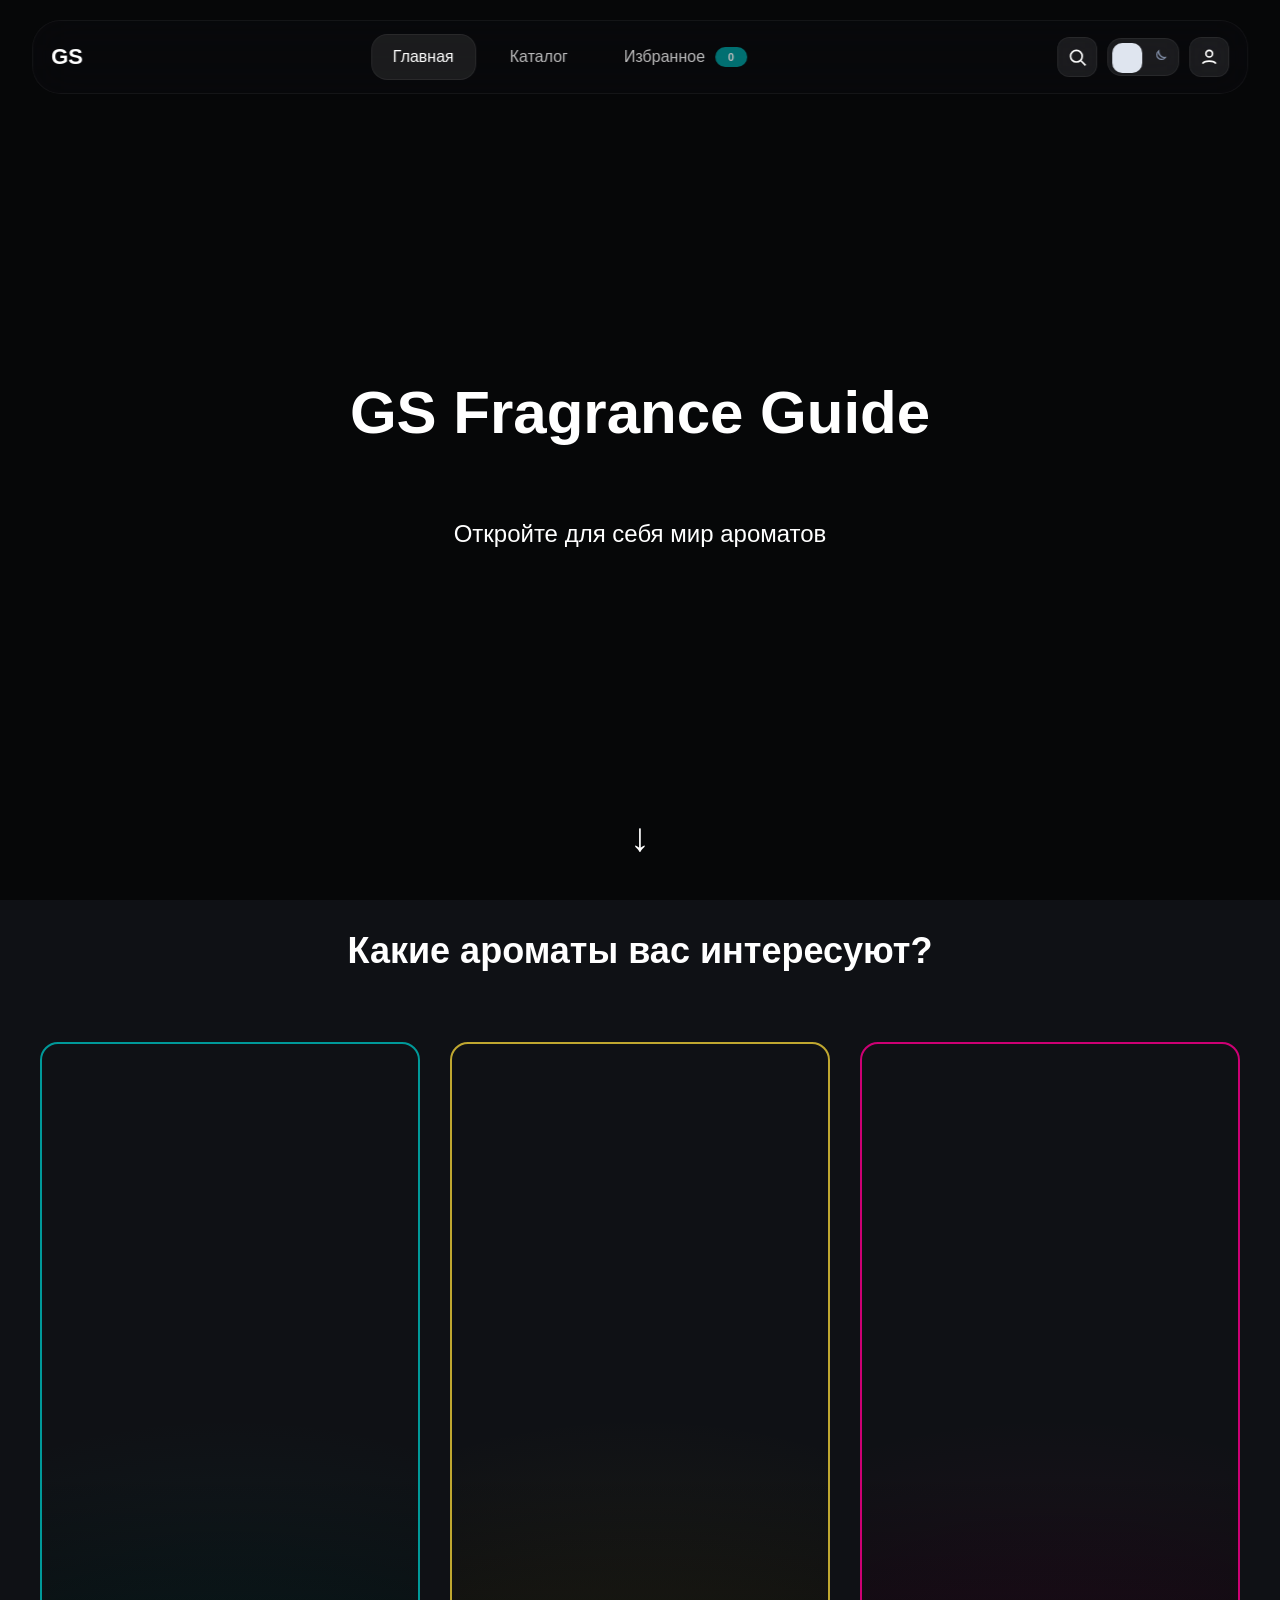
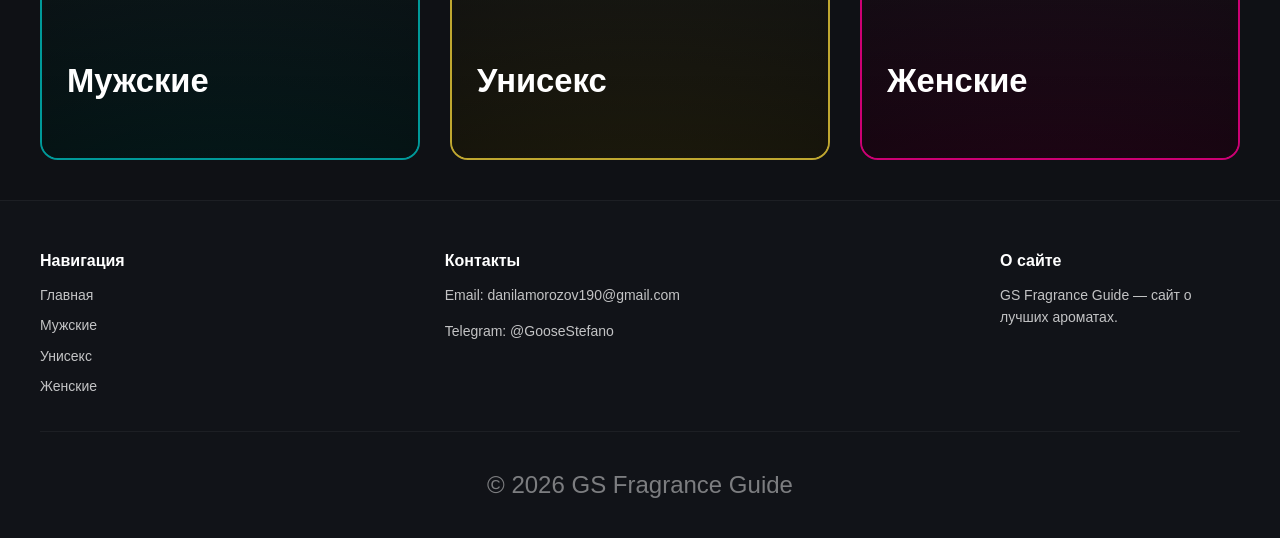
==== index.html @ 90399094 "Rename Site.html to index.html" ====
<!doctype html>
<html lang="ru">
  <head>
    <meta charset="UTF-8" />

    <meta
      name="viewport"
      content="
      width=device-width,
      initial-scale=1.0
    "
    />

    <title>GS Fragrance Guide</title>

    <link rel="stylesheet" href="CSS/style.css" />
  </head>

  <body>
    <!-- =========================
       PAGE TRANSITION
  ========================= -->

    <div class="page-transition">
      <!-- =========================
         NAVBAR
    ========================= -->

      <div id="navbar"></div>

      <!-- =========================
         SITE CONTENT
    ========================= -->

      <div class="site-content">
        <!-- HERO -->

        <section class="hero">
          <h1>GS Fragrance Guide</h1>

          <p>Откройте для себя мир ароматов</p>

          <a href="#categories" class="arrow"> ↓ </a>
        </section>

        <!-- CATEGORIES -->

        <section id="categories" class="categories">
          <h2>Какие ароматы вас интересуют?</h2>

          <div class="cards">
            <a href="mens.html" class="card men">
              <div class="card-content">
                <h3>Мужские</h3>
              </div>
            </a>

            <a href="unisex.html" class="card unisex">
              <div class="card-content">
                <h3>Унисекс</h3>
              </div>
            </a>

            <a href="women.html" class="card women">
              <div class="card-content">
                <h3>Женские</h3>
              </div>
            </a>
          </div>
        </section>

        <!-- FOOTER -->

        <footer class="footer">
          <div class="footer-container">
            <div class="footer-section">
              <h3>Навигация</h3>

              <a href="index.html"> Главная </a>

              <a href="mens.html"> Мужские </a>

              <a href="unisex.html"> Унисекс </a>

              <a href="women.html"> Женские </a>
            </div>

            <div class="footer-section">
              <h3>Контакты</h3>

              <p>Email: danilamorozov190@gmail.com</p>

              <p>Telegram: @GooseStefano</p>
            </div>

            <div class="footer-section">
              <h3>О сайте</h3>

              <p>GS Fragrance Guide — сайт о лучших ароматах.</p>
            </div>
          </div>

          <div class="footer-bottom">
            <p>© 2026 GS Fragrance Guide</p>
          </div>
        </footer>
      </div>
    </div>

    <!-- =========================
       SEARCH OVERLAY
  ========================= -->

    <div class="search-overlay">
      <div class="search-modal">
        <!-- TOP -->

        <div class="search-top">
          <input
            type="text"
            class="global-search-input"
            placeholder="Найти аромат..."
          />

          <button class="search-close">✕</button>
        </div>

        <!-- RESULTS -->

        <div class="search-results"></div>
      </div>
    </div>

    <!-- =========================
       AUTH OVERLAY
  ========================= -->

    <div class="auth-overlay">
      <div class="auth-modal">
        <!-- CLOSE -->

        <button class="auth-close">✕</button>

        <!-- LOGO -->

        <div class="auth-logo">GS</div>

        <!-- TABS -->

        <div class="auth-tabs">
          <button class="auth-tab active" data-tab="login">Вход</button>

          <button class="auth-tab" data-tab="register">Регистрация</button>
        </div>

        <!-- FORMS -->

        <div class="auth-forms">
          <!-- LOGIN -->

          <form class="auth-form active" id="login-form">
            <h2>С возвращением</h2>

            <p>Войдите в свой аккаунт GS Fragrance</p>

            <!-- EMAIL -->

            <div class="input-group">
              <input type="email" placeholder="Email" />
            </div>

            <!-- PASSWORD -->

            <div class="input-group">
              <input
                type="password"
                placeholder="Пароль"
                class="password-input"
              />

              <button type="button" class="password-toggle">
                <!-- OPEN EYE -->

                <svg
                  class="eye-open"
                  xmlns="
                  http://www.w3.org/2000/svg
                "
                  viewBox="0 0 24 24"
                  fill="none"
                >
                  <path
                    d="
                    M2 12
                    s3.5-6 10-6
                    10 6 10 6
                    -3.5 6-10 6
                    -10-6-10-6Z
                  "
                    stroke="currentColor"
                    stroke-width="2"
                    stroke-linecap="round"
                    stroke-linejoin="round"
                  />

                  <circle
                    cx="12"
                    cy="12"
                    r="3"
                    stroke="currentColor"
                    stroke-width="2"
                  />
                </svg>

                <!-- CLOSED EYE -->

                <svg
                  class="eye-closed"
                  xmlns="
                  http://www.w3.org/2000/svg
                "
                  viewBox="0 0 24 24"
                  fill="none"
                >
                  <path
                    d="M3 3l18 18"
                    stroke="currentColor"
                    stroke-width="2"
                    stroke-linecap="round"
                  />

                  <path
                    d="
                    M10.6 10.5
                    a3 3 0 0 0 4 4
                  "
                    stroke="currentColor"
                    stroke-width="2"
                    stroke-linecap="round"
                  />
                </svg>
              </button>
            </div>

            <!-- BUTTON -->

            <button type="submit" class="auth-btn">Войти</button>
          </form>

          <!-- REGISTER -->

          <form class="auth-form" id="register-form">
            <h2>Создать аккаунт</h2>

            <p>Присоединяйтесь к миру ароматов</p>

            <!-- NAME -->

            <div class="input-group">
              <input type="text" placeholder="Имя" />
            </div>

            <!-- EMAIL -->

            <div class="input-group">
              <input type="email" placeholder="Email" />
            </div>

            <!-- PASSWORD -->

            <div class="input-group">
              <input
                type="password"
                placeholder="Пароль"
                class="password-input"
              />

              <button type="button" class="password-toggle">
                <!-- OPEN EYE -->

                <svg
                  class="eye-open"
                  xmlns="
                  http://www.w3.org/2000/svg
                "
                  viewBox="0 0 24 24"
                  fill="none"
                >
                  <path
                    d="
                    M2 12
                    s3.5-6 10-6
                    10 6 10 6
                    -3.5 6-10 6
                    -10-6-10-6Z
                  "
                    stroke="currentColor"
                    stroke-width="2"
                    stroke-linecap="round"
                    stroke-linejoin="round"
                  />

                  <circle
                    cx="12"
                    cy="12"
                    r="3"
                    stroke="currentColor"
                    stroke-width="2"
                  />
                </svg>

                <!-- CLOSED EYE -->

                <svg
                  class="eye-closed"
                  xmlns="
                  http://www.w3.org/2000/svg
                "
                  viewBox="0 0 24 24"
                  fill="none"
                >
                  <path
                    d="M3 3l18 18"
                    stroke="currentColor"
                    stroke-width="2"
                    stroke-linecap="round"
                  />

                  <path
                    d="
                    M10.6 10.5
                    a3 3 0 0 0 4 4
                  "
                    stroke="currentColor"
                    stroke-width="2"
                    stroke-linecap="round"
                  />
                </svg>
              </button>
            </div>

            <!-- BUTTON -->

            <button type="submit" class="auth-btn">Зарегистрироваться</button>
          </form>
        </div>
      </div>
    </div>

    <!-- =========================
       NOTIFICATION
  ========================= -->

    <div class="notification"></div>

    <!-- =========================
       SCRIPTS
  ========================= -->

    <script src="JS/navbar.js"></script>

    <script src="JS/script.js"></script>

    <script src="JS/search.js"></script>

    <script src="JS/auth.js"></script>

    <script src="JS/transitions.js"></script>
  </body>
</html>
---- CSS/style.css ----
@import url("./base/variables.css");
@import url("./base/reset.css");
@import url("./base/typography.css");
@import url("./base/animations.css");

@import url("./layout/navbar.css");
@import url("./layout/hero.css");
@import url("./layout/categories.css");
@import url("./layout/footer.css");

@import url("./components/buttons.css");
@import url("./components/cards.css");
@import url("./components/forms.css");
@import url("./components/icons.css");
@import url("./components/modal.css");
@import url("./components/notification.css");
@import url("./components/theme-switch.css");
@import url("./components/search-overlay.css");

@import url("./pages/home.css");
@import url("./pages/catalog.css");
@import url("./pages/perfume.css");
@import url("./pages/perfume-similar.css");
@import url("./pages/favorites.css");
@import url("./pages/perfume-reviews.css");

@import url("./responsive/media.css");
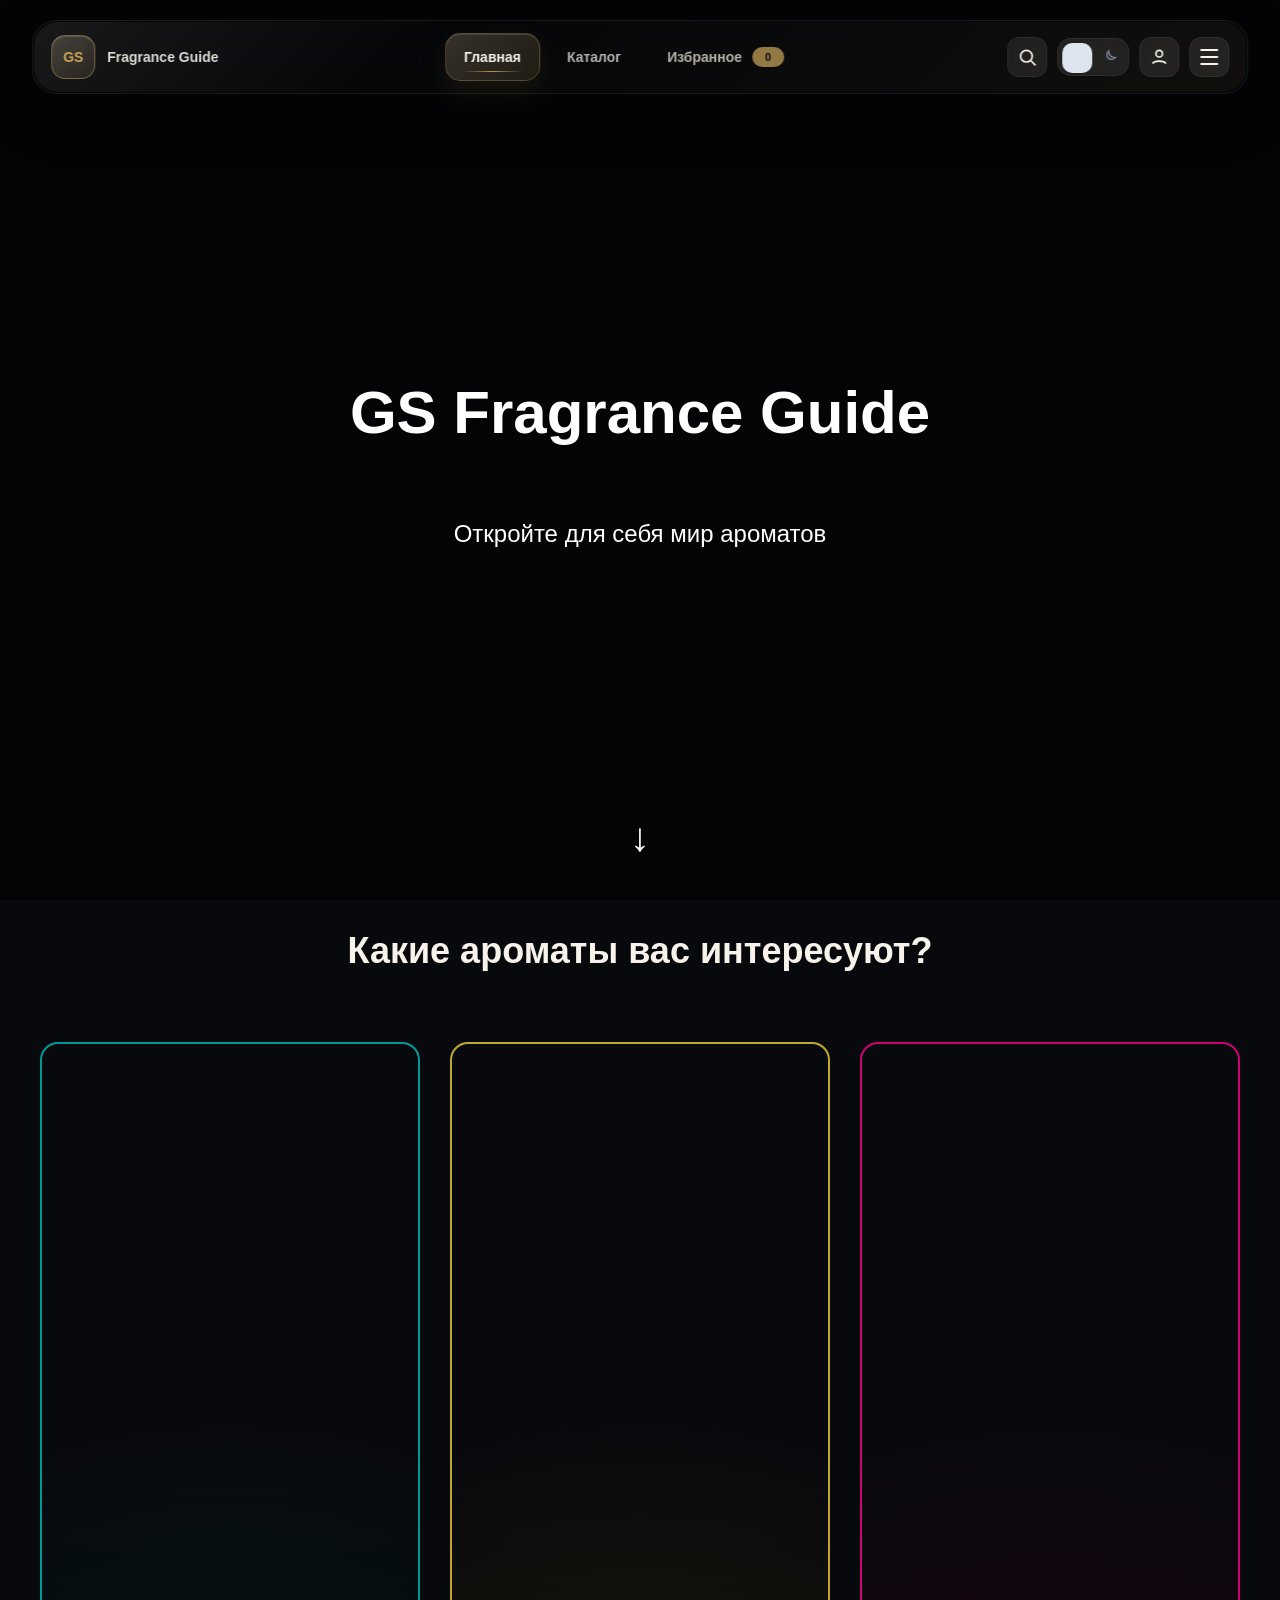
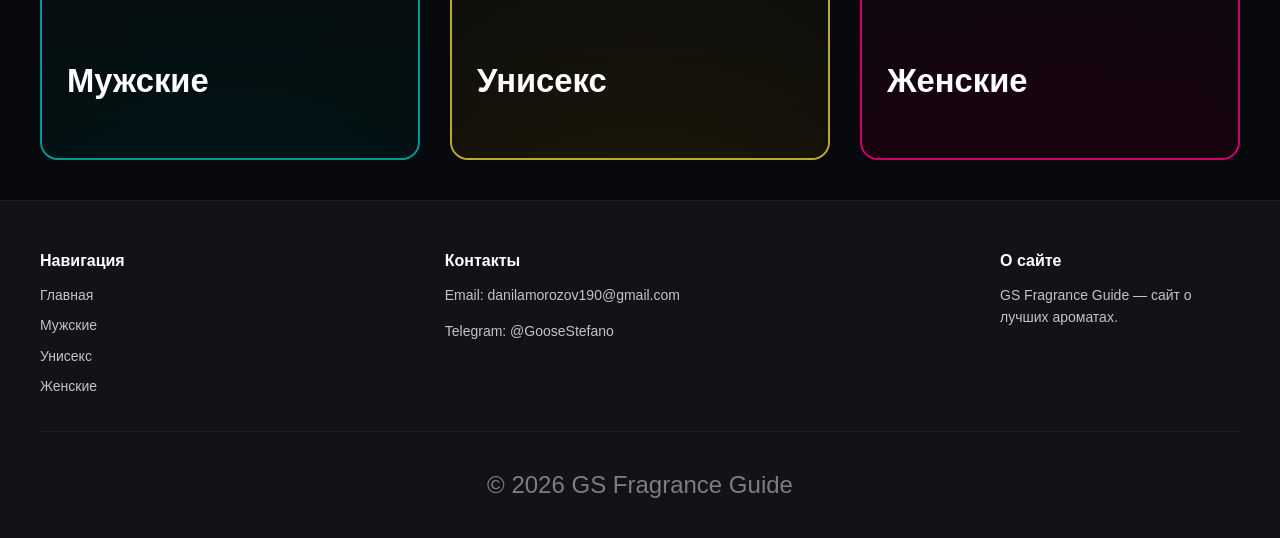
==== commit 3b3db65b: "Improve navbar animation" ====
--- a/index.html
+++ b/index.html
@@ -3,13 +3,7 @@
   <head>
     <meta charset="UTF-8" />
 
-    <meta
-      name="viewport"
-      content="
-      width=device-width,
-      initial-scale=1.0
-    "
-    />
+    <meta name="viewport" content="width=device-width, initial-scale=1.0" />
 
     <title>GS Fragrance Guide</title>
 
@@ -49,19 +43,19 @@
           <h2>Какие ароматы вас интересуют?</h2>
 
           <div class="cards">
-            <a href="mens.html" class="card men">
+            <a href="catalog.html?gender=men" class="card men">
               <div class="card-content">
                 <h3>Мужские</h3>
               </div>
             </a>
 
-            <a href="unisex.html" class="card unisex">
+            <a href="catalog.html?gender=unisex" class="card unisex">
               <div class="card-content">
                 <h3>Унисекс</h3>
               </div>
             </a>
 
-            <a href="women.html" class="card women">
+            <a href="catalog.html?gender=women" class="card women">
               <div class="card-content">
                 <h3>Женские</h3>
               </div>
@@ -78,11 +72,11 @@
 
               <a href="index.html"> Главная </a>
 
-              <a href="mens.html"> Мужские </a>
-
-              <a href="unisex.html"> Унисекс </a>
-
-              <a href="women.html"> Женские </a>
+              <a href="catalog.html?gender=men"> Мужские </a>
+
+              <a href="catalog.html?gender=unisex"> Унисекс </a>
+
+              <a href="catalog.html?gender=women"> Женские </a>
             </div>
 
             <div class="footer-section">
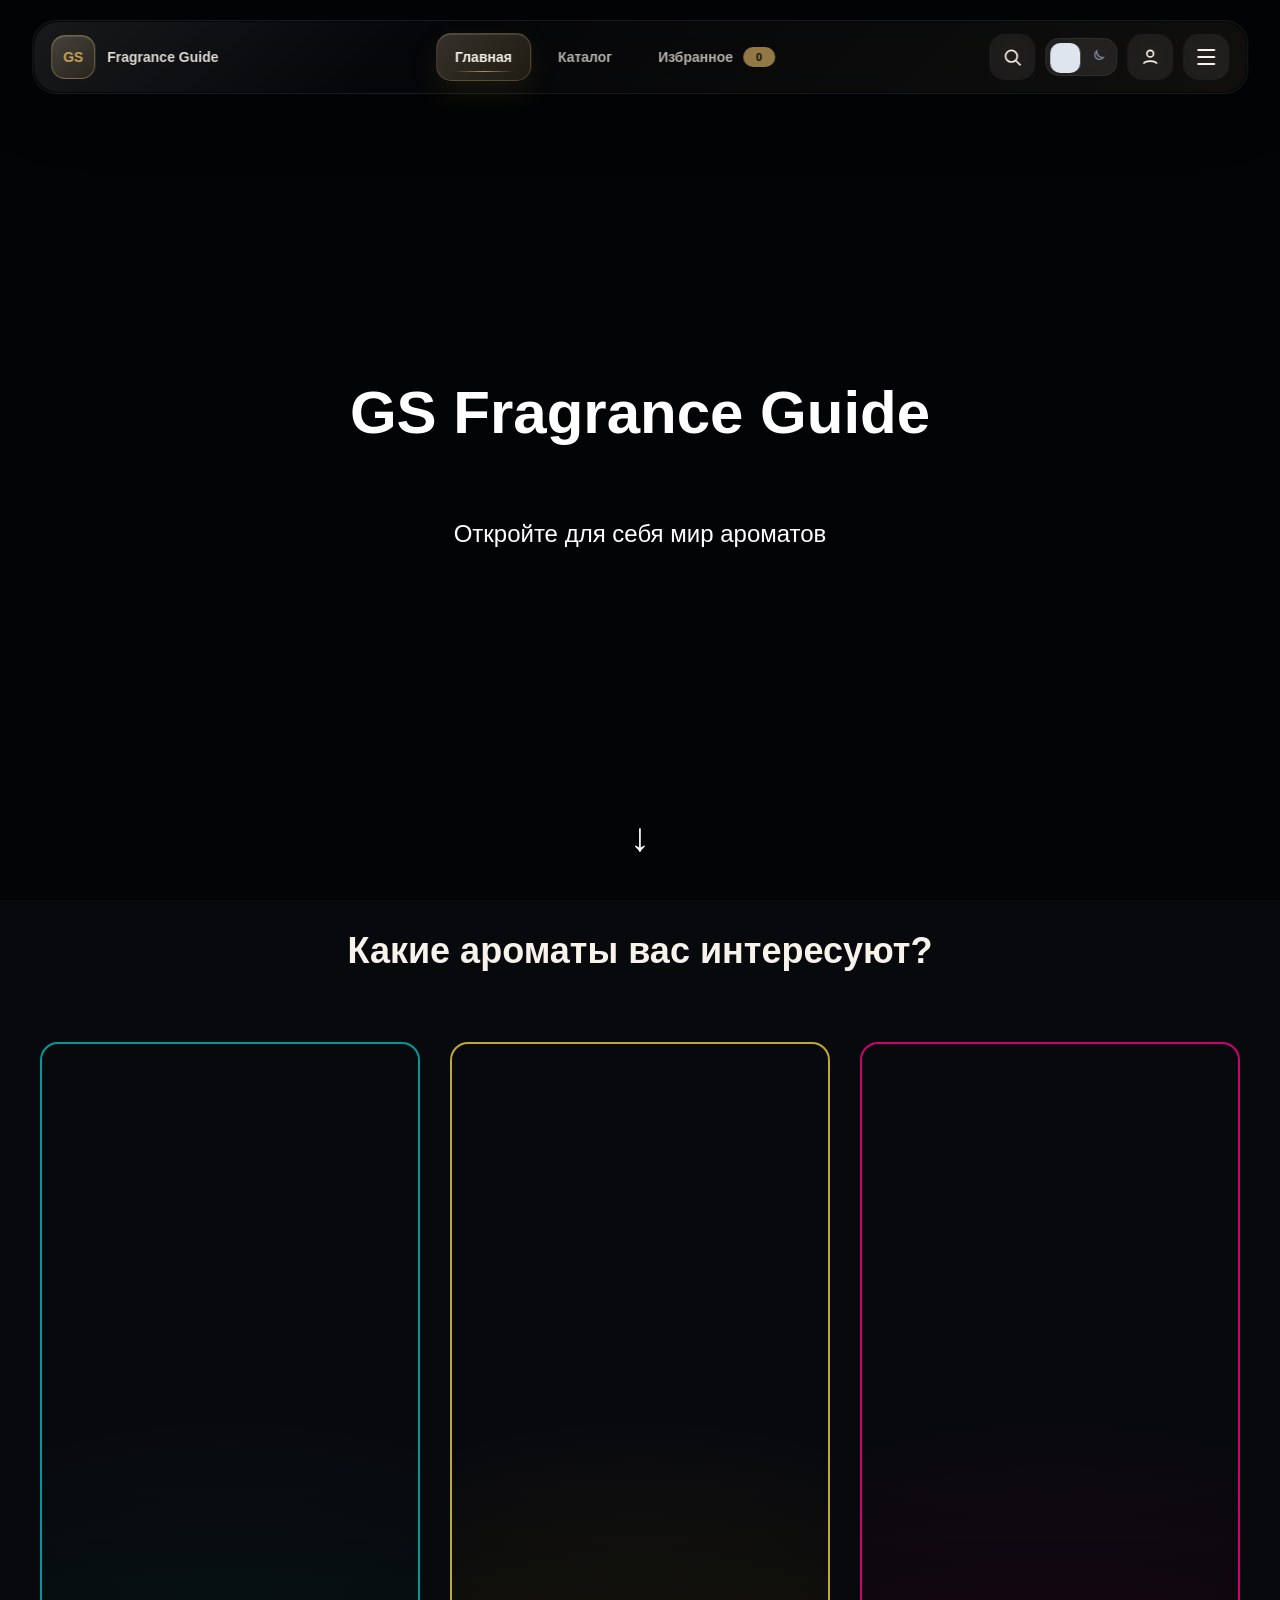
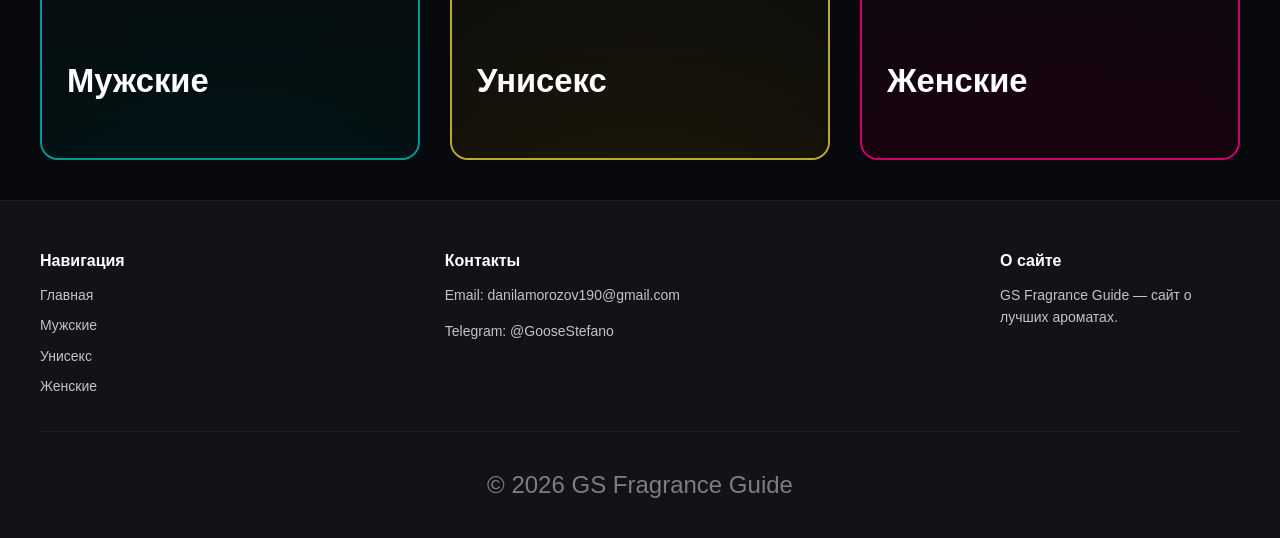
==== commit aac7ef6e: "Fix" ====
--- a/index.html
+++ b/index.html
@@ -351,14 +351,11 @@
        SCRIPTS
   ========================= -->
 
-    <script src="JS/navbar.js"></script>
-
-    <script src="JS/script.js"></script>
-
-    <script src="JS/search.js"></script>
-
-    <script src="JS/auth.js"></script>
-
-    <script src="JS/transitions.js"></script>
+    <script type="module" src="JS/main.js"></script>
+
+    <script src="JS/script.js" defer></script>
+    <script src="JS/search.js" defer></script>
+    <script src="JS/auth.js" defer></script>
+    <script src="JS/transitions.js" defer></script>
   </body>
 </html>
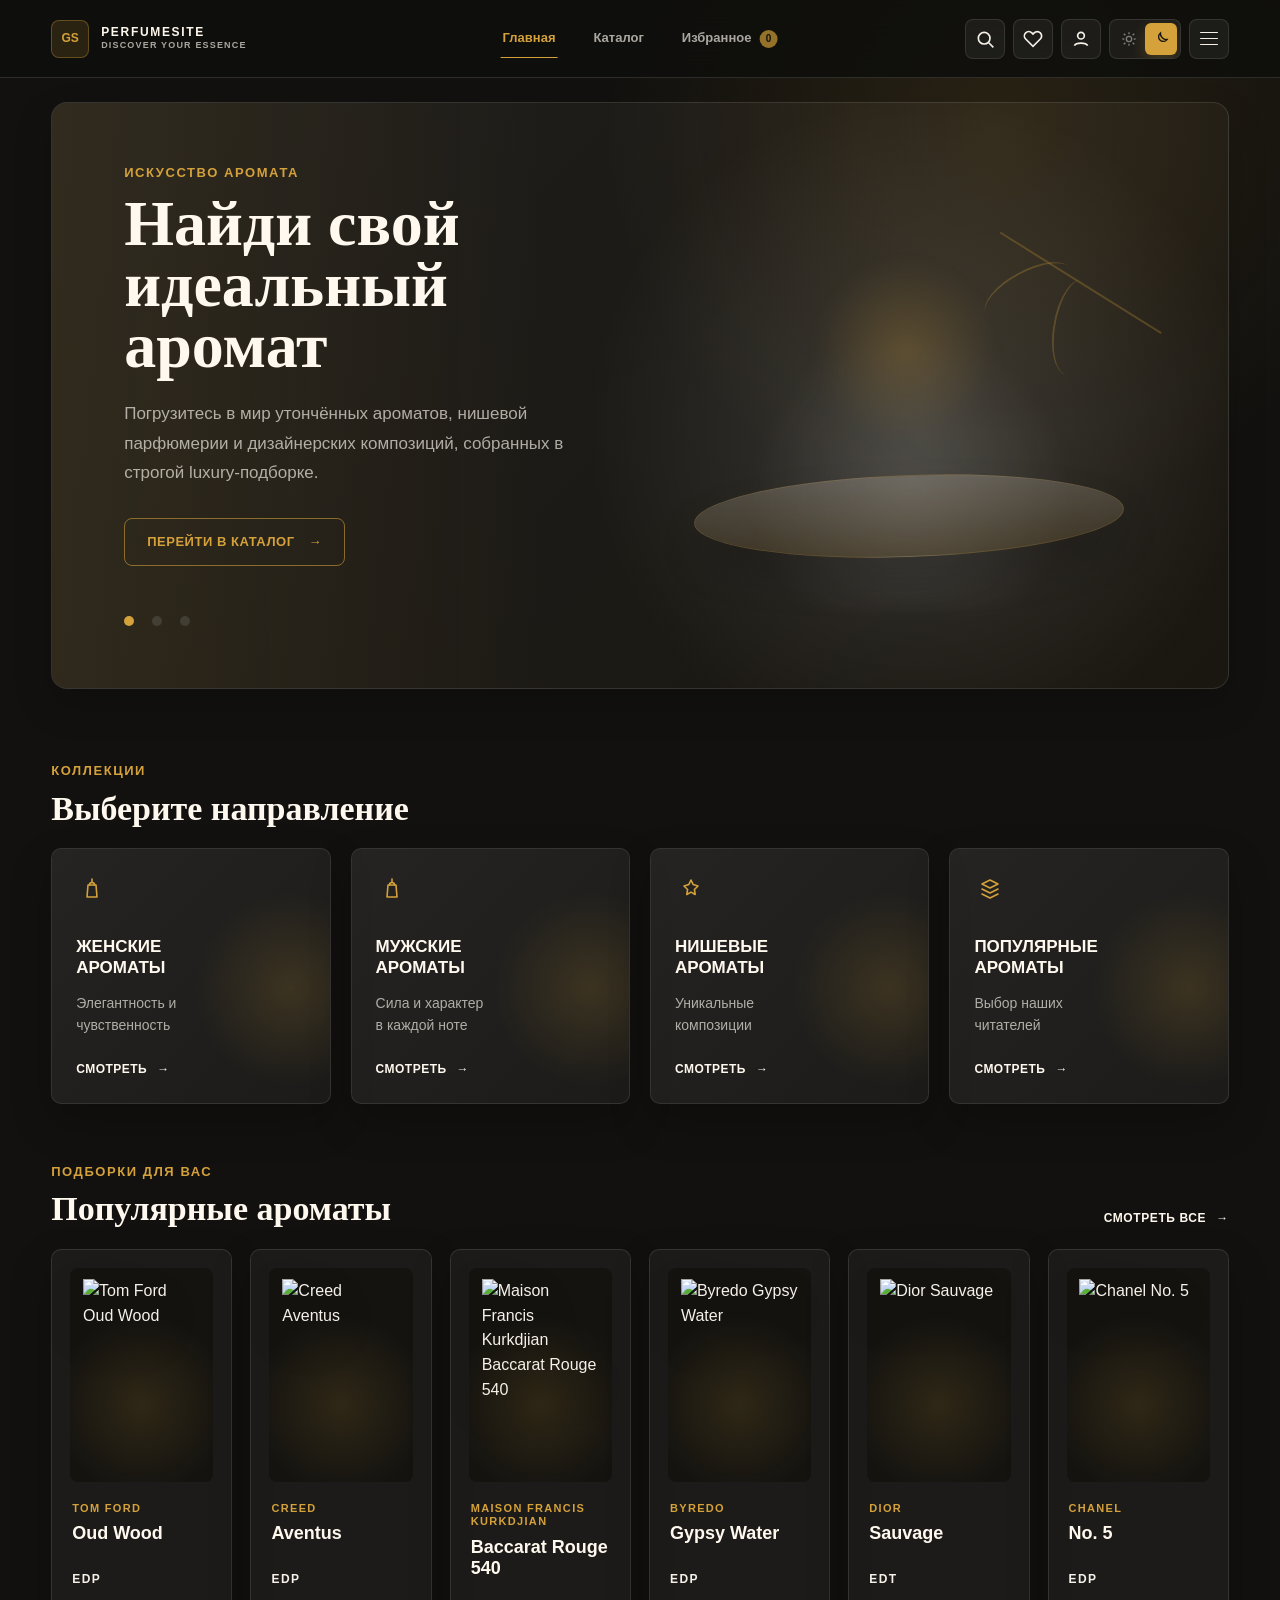
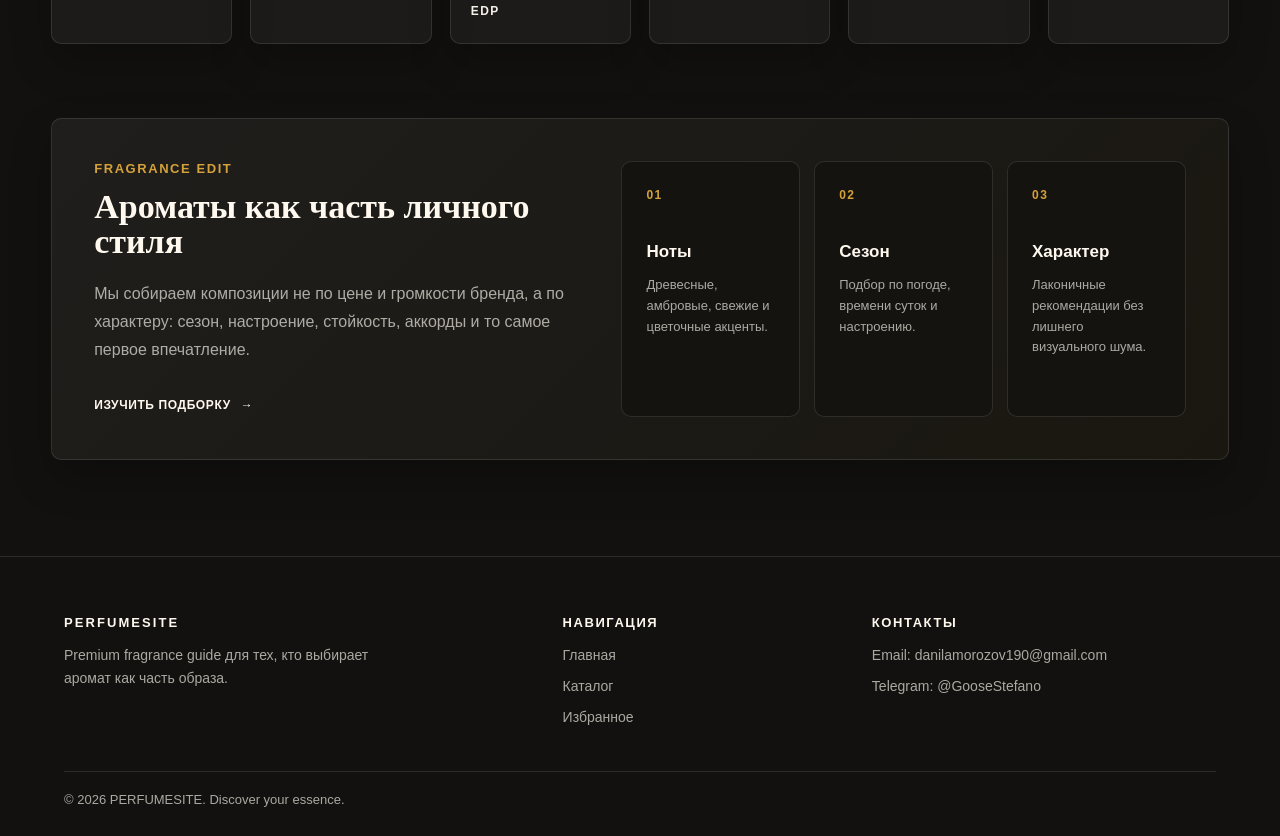
==== commit d09f3750: "Redesign homepage" ====
--- a/index.html
+++ b/index.html
@@ -2,360 +2,313 @@
 <html lang="ru">
   <head>
     <meta charset="UTF-8" />
-
     <meta name="viewport" content="width=device-width, initial-scale=1.0" />
-
-    <title>GS Fragrance Guide</title>
-
+    <title>PERFUMESITE - premium fragrance guide</title>
     <link rel="stylesheet" href="CSS/style.css" />
   </head>
 
   <body>
-    <!-- =========================
-       PAGE TRANSITION
-  ========================= -->
-
     <div class="page-transition">
-      <!-- =========================
-         NAVBAR
-    ========================= -->
-
       <div id="navbar"></div>
 
-      <!-- =========================
-         SITE CONTENT
-    ========================= -->
-
-      <div class="site-content">
-        <!-- HERO -->
-
-        <section class="hero">
-          <h1>GS Fragrance Guide</h1>
-
-          <p>Откройте для себя мир ароматов</p>
-
-          <a href="#categories" class="arrow"> ↓ </a>
+      <main class="site-content home-page">
+        <section class="hero" aria-label="Главный экран PERFUMESITE">
+          <div class="hero-panel">
+            <div class="hero-copy">
+              <p class="section-kicker">Искусство аромата</p>
+
+              <h1 class="hero-title">Найди свой идеальный аромат</h1>
+
+              <p class="hero-description">
+                Погрузитесь в мир утончённых ароматов, нишевой парфюмерии и
+                дизайнерских композиций, собранных в строгой luxury-подборке.
+              </p>
+
+              <a href="catalog.html" class="hero-cta">
+                Перейти в каталог
+                <span aria-hidden="true">→</span>
+              </a>
+
+              <div class="hero-dots" aria-label="Слайды">
+                <span class="active"></span>
+                <span></span>
+                <span></span>
+              </div>
+            </div>
+
+            <div class="hero-visual" aria-hidden="true">
+              <div class="hero-visual-glow"></div>
+              <div class="hero-plinth"></div>
+              <div class="hero-branch"></div>
+              <img
+                src="https://fimgs.net/mdimg/perfume-thumbs/dark-375x500.38269.2x.avif"
+                alt=""
+                class="hero-bottle"
+              />
+            </div>
+          </div>
         </section>
 
-        <!-- CATEGORIES -->
-
-        <section id="categories" class="categories">
-          <h2>Какие ароматы вас интересуют?</h2>
-
-          <div class="cards">
-            <a href="catalog.html?gender=men" class="card men">
-              <div class="card-content">
-                <h3>Мужские</h3>
+        <section id="categories" class="categories home-section" aria-labelledby="categories-title">
+          <div class="home-section-header">
+            <div>
+              <p class="section-kicker">Коллекции</p>
+              <h2 id="categories-title" class="home-section-title">Выберите направление</h2>
+            </div>
+          </div>
+
+          <div class="category-grid">
+            <a href="catalog.html?gender=women" class="category-card">
+              <span class="category-icon" aria-hidden="true">
+                <svg viewBox="0 0 24 24">
+                  <path d="M8 8h8l1 12H7L8 8Z" />
+                  <path d="M9.5 8a2.5 2.5 0 0 1 5 0" />
+                  <path d="M12 2v3" />
+                </svg>
+              </span>
+
+              <span class="category-copy">
+                <span class="category-title">Женские ароматы</span>
+                <span class="category-text">Элегантность и чувственность</span>
+                <span class="category-link">Смотреть <span aria-hidden="true">→</span></span>
+              </span>
+
+              <img
+                src="https://fimgs.net/mdimg/perfume-thumbs/dark-375x500.55883.2x.avif"
+                alt=""
+              />
+            </a>
+
+            <a href="catalog.html?gender=men" class="category-card">
+              <span class="category-icon" aria-hidden="true">
+                <svg viewBox="0 0 24 24">
+                  <path d="M8 8h8l1 12H7L8 8Z" />
+                  <path d="M9.5 8a2.5 2.5 0 0 1 5 0" />
+                  <path d="M12 2v3" />
+                </svg>
+              </span>
+
+              <span class="category-copy">
+                <span class="category-title">Мужские ароматы</span>
+                <span class="category-text">Сила и характер в каждой ноте</span>
+                <span class="category-link">Смотреть <span aria-hidden="true">→</span></span>
+              </span>
+
+              <img
+                src="https://fimgs.net/mdimg/perfume-thumbs/dark-375x500.31861.2x.avif"
+                alt=""
+              />
+            </a>
+
+            <a href="catalog.html?gender=unisex" class="category-card">
+              <span class="category-icon" aria-hidden="true">
+                <svg viewBox="0 0 24 24">
+                  <path d="M12 3l2.1 4.4L19 9l-3.6 3.5.8 5-4.2-2.4-4.2 2.4.8-5L5 9l4.9-1.6L12 3Z" />
+                </svg>
+              </span>
+
+              <span class="category-copy">
+                <span class="category-title">Нишевые ароматы</span>
+                <span class="category-text">Уникальные композиции</span>
+                <span class="category-link">Смотреть <span aria-hidden="true">→</span></span>
+              </span>
+
+              <img
+                src="https://fimgs.net/mdimg/perfume-thumbs/dark-375x500.33519.2x.avif"
+                alt=""
+              />
+            </a>
+
+            <a href="catalog.html" class="category-card">
+              <span class="category-icon" aria-hidden="true">
+                <svg viewBox="0 0 24 24">
+                  <path d="M12 3l8 4-8 4-8-4 8-4Z" />
+                  <path d="M4 12l8 4 8-4" />
+                  <path d="M4 17l8 4 8-4" />
+                </svg>
+              </span>
+
+              <span class="category-copy">
+                <span class="category-title">Популярные ароматы</span>
+                <span class="category-text">Выбор наших читателей</span>
+                <span class="category-link">Смотреть <span aria-hidden="true">→</span></span>
+              </span>
+
+              <img
+                src="https://fimgs.net/mdimg/perfume-thumbs/dark-375x500.56737.2x.avif"
+                alt=""
+              />
+            </a>
+          </div>
+        </section>
+
+        <section class="popular-section home-section" aria-labelledby="popular-title">
+          <div class="home-section-header">
+            <div>
+              <p class="section-kicker">Подборки для вас</p>
+              <h2 id="popular-title" class="home-section-title">Популярные ароматы</h2>
+            </div>
+
+            <a href="catalog.html" class="section-link">
+              Смотреть все
+              <span aria-hidden="true">→</span>
+            </a>
+          </div>
+
+          <div class="popular-grid">
+            <article class="home-product-card">
+              <a href="perfume.html?id=1" class="home-product-link" aria-label="Tom Ford Oud Wood">
+                <span class="home-product-image">
+                  <img src="https://fimgs.net/mdimg/perfume-thumbs/dark-375x500.56737.2x.avif" alt="Tom Ford Oud Wood" />
+                </span>
+                <span class="home-product-brand">Tom Ford</span>
+                <span class="home-product-title">Oud Wood</span>
+                <span class="home-product-type">EDP</span>
+              </a>
+            </article>
+
+            <article class="home-product-card">
+              <a href="perfume.html?id=7" class="home-product-link" aria-label="Creed Aventus">
+                <span class="home-product-image">
+                  <img src="https://fimgs.net/mdimg/perfume-thumbs/dark-375x500.9828.2x.avif" alt="Creed Aventus" />
+                </span>
+                <span class="home-product-brand">Creed</span>
+                <span class="home-product-title">Aventus</span>
+                <span class="home-product-type">EDP</span>
+              </a>
+            </article>
+
+            <article class="home-product-card">
+              <a href="perfume.html?id=6" class="home-product-link" aria-label="Maison Francis Kurkdjian Baccarat Rouge 540">
+                <span class="home-product-image">
+                  <img src="https://fimgs.net/mdimg/perfume-thumbs/dark-375x500.33519.2x.avif" alt="Maison Francis Kurkdjian Baccarat Rouge 540" />
+                </span>
+                <span class="home-product-brand">Maison Francis Kurkdjian</span>
+                <span class="home-product-title">Baccarat Rouge 540</span>
+                <span class="home-product-type">EDP</span>
+              </a>
+            </article>
+
+            <article class="home-product-card">
+              <a href="perfume.html?id=8" class="home-product-link" aria-label="Byredo Gypsy Water">
+                <span class="home-product-image">
+                  <img src="https://fimgs.net/mdimg/perfume-thumbs/dark-375x500.3575.2x.avif" alt="Byredo Gypsy Water" />
+                </span>
+                <span class="home-product-brand">Byredo</span>
+                <span class="home-product-title">Gypsy Water</span>
+                <span class="home-product-type">EDP</span>
+              </a>
+            </article>
+
+            <article class="home-product-card">
+              <a href="perfume.html?id=3" class="home-product-link" aria-label="Dior Sauvage">
+                <span class="home-product-image">
+                  <img src="https://fimgs.net/mdimg/perfume-thumbs/dark-375x500.31861.2x.avif" alt="Dior Sauvage" />
+                </span>
+                <span class="home-product-brand">Dior</span>
+                <span class="home-product-title">Sauvage</span>
+                <span class="home-product-type">EDT</span>
+              </a>
+            </article>
+
+            <article class="home-product-card">
+              <a href="perfume.html?id=4" class="home-product-link" aria-label="Chanel No. 5">
+                <span class="home-product-image">
+                  <img src="https://fimgs.net/mdimg/perfume-thumbs/dark-375x500.38269.2x.avif" alt="Chanel No. 5" />
+                </span>
+                <span class="home-product-brand">Chanel</span>
+                <span class="home-product-title">No. 5</span>
+                <span class="home-product-type">EDP</span>
+              </a>
+            </article>
+          </div>
+        </section>
+
+        <section class="atelier-section home-section" aria-labelledby="atelier-title">
+          <div class="atelier-panel">
+            <div class="atelier-copy">
+              <p class="section-kicker">Fragrance edit</p>
+              <h2 id="atelier-title" class="home-section-title">Ароматы как часть личного стиля</h2>
+              <p>
+                Мы собираем композиции не по цене и громкости бренда, а по характеру:
+                сезон, настроение, стойкость, аккорды и то самое первое впечатление.
+              </p>
+              <a href="catalog.html" class="section-link">
+                Изучить подборку
+                <span aria-hidden="true">→</span>
+              </a>
+            </div>
+
+            <div class="atelier-notes" aria-label="Принципы подбора">
+              <div>
+                <span>01</span>
+                <strong>Ноты</strong>
+                <p>Древесные, амбровые, свежие и цветочные акценты.</p>
               </div>
-            </a>
-
-            <a href="catalog.html?gender=unisex" class="card unisex">
-              <div class="card-content">
-                <h3>Унисекс</h3>
+              <div>
+                <span>02</span>
+                <strong>Сезон</strong>
+                <p>Подбор по погоде, времени суток и настроению.</p>
               </div>
-            </a>
-
-            <a href="catalog.html?gender=women" class="card women">
-              <div class="card-content">
-                <h3>Женские</h3>
+              <div>
+                <span>03</span>
+                <strong>Характер</strong>
+                <p>Лаконичные рекомендации без лишнего визуального шума.</p>
               </div>
-            </a>
+            </div>
           </div>
         </section>
-
-        <!-- FOOTER -->
-
-        <footer class="footer">
-          <div class="footer-container">
-            <div class="footer-section">
-              <h3>Навигация</h3>
-
-              <a href="index.html"> Главная </a>
-
-              <a href="catalog.html?gender=men"> Мужские </a>
-
-              <a href="catalog.html?gender=unisex"> Унисекс </a>
-
-              <a href="catalog.html?gender=women"> Женские </a>
-            </div>
-
-            <div class="footer-section">
-              <h3>Контакты</h3>
-
-              <p>Email: danilamorozov190@gmail.com</p>
-
-              <p>Telegram: @GooseStefano</p>
-            </div>
-
-            <div class="footer-section">
-              <h3>О сайте</h3>
-
-              <p>GS Fragrance Guide — сайт о лучших ароматах.</p>
-            </div>
-          </div>
-
-          <div class="footer-bottom">
-            <p>© 2026 GS Fragrance Guide</p>
-          </div>
-        </footer>
-      </div>
-    </div>
-
-    <!-- =========================
-       SEARCH OVERLAY
-  ========================= -->
-
-    <div class="search-overlay">
-      <div class="search-modal">
-        <!-- TOP -->
-
-        <div class="search-top">
-          <input
-            type="text"
-            class="global-search-input"
-            placeholder="Найти аромат..."
-          />
-
-          <button class="search-close">✕</button>
+      </main>
+
+      <footer class="footer">
+        <div class="footer-container">
+          <div class="footer-section footer-brand">
+            <h3>PERFUMESITE</h3>
+            <p>Premium fragrance guide для тех, кто выбирает аромат как часть образа.</p>
+          </div>
+
+          <div class="footer-section">
+            <h3>Навигация</h3>
+            <a href="index.html">Главная</a>
+            <a href="catalog.html">Каталог</a>
+            <a href="favorites.html">Избранное</a>
+          </div>
+
+          <div class="footer-section">
+            <h3>Контакты</h3>
+            <p>Email: danilamorozov190@gmail.com</p>
+            <p>Telegram: @GooseStefano</p>
+          </div>
         </div>
 
-        <!-- RESULTS -->
-
-        <div class="search-results"></div>
-      </div>
-    </div>
-
-    <!-- =========================
-       AUTH OVERLAY
-  ========================= -->
-
-    <div class="auth-overlay">
-      <div class="auth-modal">
-        <!-- CLOSE -->
-
-        <button class="auth-close">✕</button>
-
-        <!-- LOGO -->
-
-        <div class="auth-logo">GS</div>
-
-        <!-- TABS -->
-
-        <div class="auth-tabs">
-          <button class="auth-tab active" data-tab="login">Вход</button>
-
-          <button class="auth-tab" data-tab="register">Регистрация</button>
+        <div class="footer-bottom">
+          <p>© 2026 PERFUMESITE. Discover your essence.</p>
         </div>
-
-        <!-- FORMS -->
-
-        <div class="auth-forms">
-          <!-- LOGIN -->
-
-          <form class="auth-form active" id="login-form">
-            <h2>С возвращением</h2>
-
-            <p>Войдите в свой аккаунт GS Fragrance</p>
-
-            <!-- EMAIL -->
-
-            <div class="input-group">
-              <input type="email" placeholder="Email" />
-            </div>
-
-            <!-- PASSWORD -->
-
-            <div class="input-group">
-              <input
-                type="password"
-                placeholder="Пароль"
-                class="password-input"
-              />
-
-              <button type="button" class="password-toggle">
-                <!-- OPEN EYE -->
-
-                <svg
-                  class="eye-open"
-                  xmlns="
-                  http://www.w3.org/2000/svg
-                "
-                  viewBox="0 0 24 24"
-                  fill="none"
-                >
-                  <path
-                    d="
-                    M2 12
-                    s3.5-6 10-6
-                    10 6 10 6
-                    -3.5 6-10 6
-                    -10-6-10-6Z
-                  "
-                    stroke="currentColor"
-                    stroke-width="2"
-                    stroke-linecap="round"
-                    stroke-linejoin="round"
-                  />
-
-                  <circle
-                    cx="12"
-                    cy="12"
-                    r="3"
-                    stroke="currentColor"
-                    stroke-width="2"
-                  />
-                </svg>
-
-                <!-- CLOSED EYE -->
-
-                <svg
-                  class="eye-closed"
-                  xmlns="
-                  http://www.w3.org/2000/svg
-                "
-                  viewBox="0 0 24 24"
-                  fill="none"
-                >
-                  <path
-                    d="M3 3l18 18"
-                    stroke="currentColor"
-                    stroke-width="2"
-                    stroke-linecap="round"
-                  />
-
-                  <path
-                    d="
-                    M10.6 10.5
-                    a3 3 0 0 0 4 4
-                  "
-                    stroke="currentColor"
-                    stroke-width="2"
-                    stroke-linecap="round"
-                  />
-                </svg>
-              </button>
-            </div>
-
-            <!-- BUTTON -->
-
-            <button type="submit" class="auth-btn">Войти</button>
-          </form>
-
-          <!-- REGISTER -->
-
-          <form class="auth-form" id="register-form">
-            <h2>Создать аккаунт</h2>
-
-            <p>Присоединяйтесь к миру ароматов</p>
-
-            <!-- NAME -->
-
-            <div class="input-group">
-              <input type="text" placeholder="Имя" />
-            </div>
-
-            <!-- EMAIL -->
-
-            <div class="input-group">
-              <input type="email" placeholder="Email" />
-            </div>
-
-            <!-- PASSWORD -->
-
-            <div class="input-group">
-              <input
-                type="password"
-                placeholder="Пароль"
-                class="password-input"
-              />
-
-              <button type="button" class="password-toggle">
-                <!-- OPEN EYE -->
-
-                <svg
-                  class="eye-open"
-                  xmlns="
-                  http://www.w3.org/2000/svg
-                "
-                  viewBox="0 0 24 24"
-                  fill="none"
-                >
-                  <path
-                    d="
-                    M2 12
-                    s3.5-6 10-6
-                    10 6 10 6
-                    -3.5 6-10 6
-                    -10-6-10-6Z
-                  "
-                    stroke="currentColor"
-                    stroke-width="2"
-                    stroke-linecap="round"
-                    stroke-linejoin="round"
-                  />
-
-                  <circle
-                    cx="12"
-                    cy="12"
-                    r="3"
-                    stroke="currentColor"
-                    stroke-width="2"
-                  />
-                </svg>
-
-                <!-- CLOSED EYE -->
-
-                <svg
-                  class="eye-closed"
-                  xmlns="
-                  http://www.w3.org/2000/svg
-                "
-                  viewBox="0 0 24 24"
-                  fill="none"
-                >
-                  <path
-                    d="M3 3l18 18"
-                    stroke="currentColor"
-                    stroke-width="2"
-                    stroke-linecap="round"
-                  />
-
-                  <path
-                    d="
-                    M10.6 10.5
-                    a3 3 0 0 0 4 4
-                  "
-                    stroke="currentColor"
-                    stroke-width="2"
-                    stroke-linecap="round"
-                  />
-                </svg>
-              </button>
-            </div>
-
-            <!-- BUTTON -->
-
-            <button type="submit" class="auth-btn">Зарегистрироваться</button>
-          </form>
+      </footer>
+
+      <div class="search-overlay">
+        <div class="search-modal">
+          <div class="search-top">
+            <input
+              type="text"
+              class="global-search-input"
+              placeholder="Найти аромат..."
+            />
+
+            <button class="search-close" type="button" aria-label="Закрыть поиск">✕</button>
+          </div>
+
+          <div class="search-results"></div>
         </div>
       </div>
+
+      <div class="notification"></div>
+
+      <script type="module" src="JS/main.js"></script>
+      <script src="JS/script.js" defer></script>
+      <script src="JS/search.js" defer></script>
+      <script src="JS/auth.js" defer></script>
+      <script src="JS/transitions.js" defer></script>
     </div>
-
-    <!-- =========================
-       NOTIFICATION
-  ========================= -->
-
-    <div class="notification"></div>
-
-    <!-- =========================
-       SCRIPTS
-  ========================= -->
-
-    <script type="module" src="JS/main.js"></script>
-
-    <script src="JS/script.js" defer></script>
-    <script src="JS/search.js" defer></script>
-    <script src="JS/auth.js" defer></script>
-    <script src="JS/transitions.js" defer></script>
   </body>
 </html>
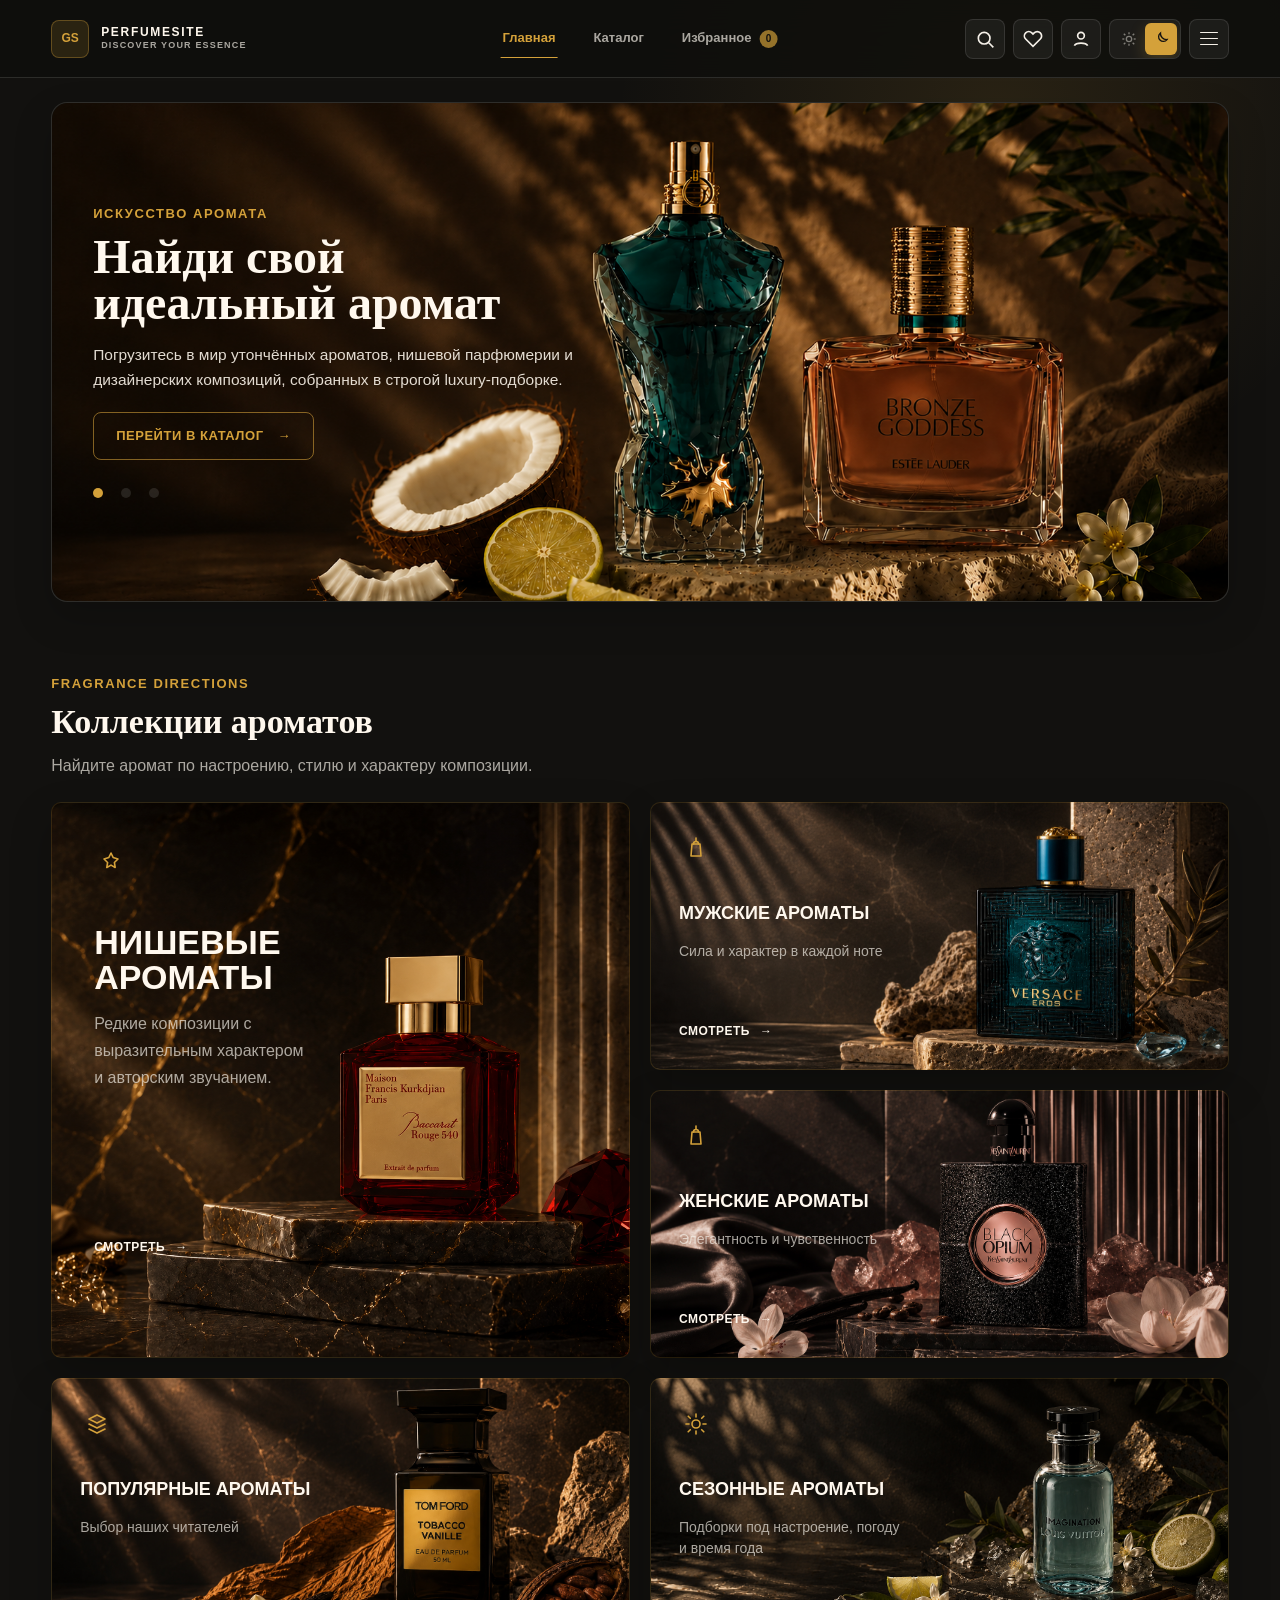
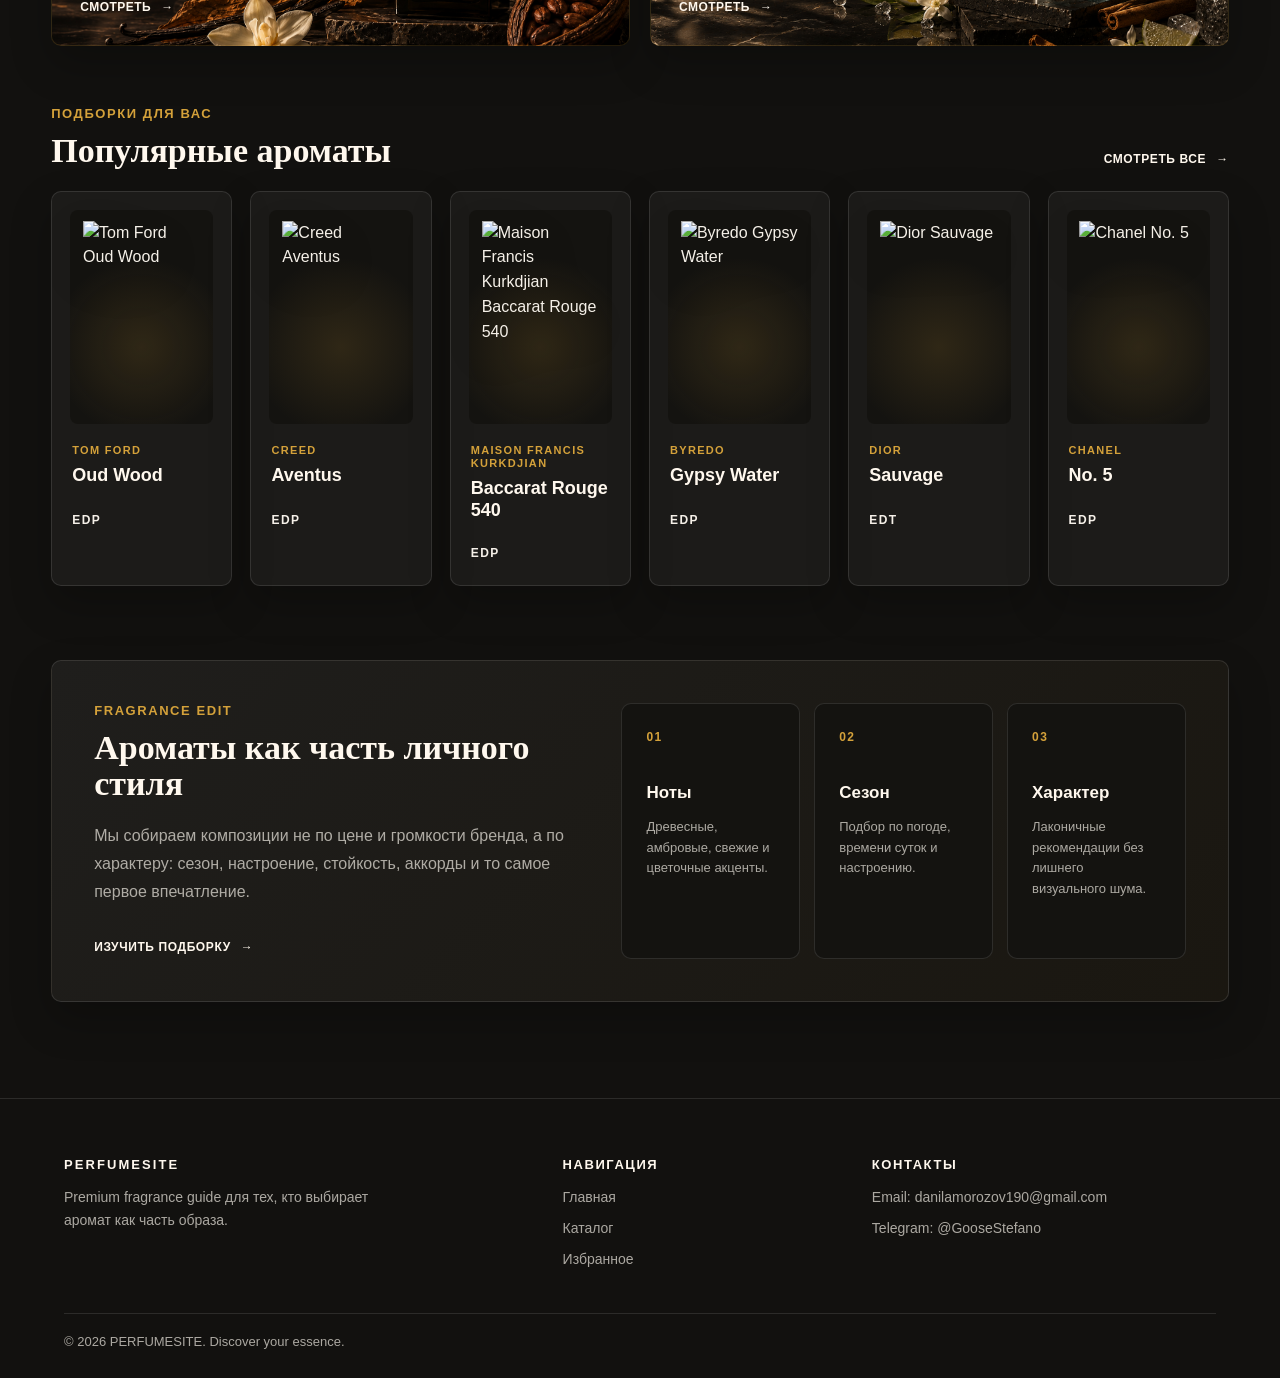
==== commit 3d75df75: "Refine luxury guide layout and catalog experience" ====
--- a/index.html
+++ b/index.html
@@ -41,9 +41,14 @@
               <div class="hero-plinth"></div>
               <div class="hero-branch"></div>
               <img
-                src="https://fimgs.net/mdimg/perfume-thumbs/dark-375x500.38269.2x.avif"
+                src="assets/hero-summer-dark.png"
                 alt=""
-                class="hero-bottle"
+                class="hero-bottle hero-bottle-dark"
+              />
+              <img
+                src="assets/hero-summer-light.png"
+                alt=""
+                class="hero-bottle hero-bottle-light"
               />
             </div>
           </div>
@@ -52,13 +57,29 @@
         <section id="categories" class="categories home-section" aria-labelledby="categories-title">
           <div class="home-section-header">
             <div>
-              <p class="section-kicker">Коллекции</p>
-              <h2 id="categories-title" class="home-section-title">Выберите направление</h2>
+              <p class="section-kicker">Fragrance directions</p>
+              <h2 id="categories-title" class="home-section-title">Коллекции ароматов</h2>
+              <p class="home-section-lead">Найдите аромат по настроению, стилю и характеру композиции.</p>
             </div>
           </div>
 
           <div class="category-grid">
-            <a href="catalog.html?gender=women" class="category-card">
+            <a href="catalog.html?gender=unisex" class="category-card category-card--featured category-card--niche">
+              <span class="category-icon" aria-hidden="true">
+                <svg viewBox="0 0 24 24">
+                  <path d="M12 3l2.1 4.4L19 9l-3.6 3.5.8 5-4.2-2.4-4.2 2.4.8-5L5 9l4.9-1.6L12 3Z" />
+                </svg>
+              </span>
+
+              <span class="category-copy">
+                <span class="category-title">Нишевые ароматы</span>
+                <span class="category-text">Редкие композиции с выразительным характером и авторским звучанием.</span>
+                <span class="category-link">Смотреть <span aria-hidden="true">→</span></span>
+              </span>
+
+            </a>
+
+            <a href="catalog.html?gender=men" class="category-card category-card--compact category-card--men">
               <span class="category-icon" aria-hidden="true">
                 <svg viewBox="0 0 24 24">
                   <path d="M8 8h8l1 12H7L8 8Z" />
@@ -68,18 +89,14 @@
               </span>
 
               <span class="category-copy">
-                <span class="category-title">Женские ароматы</span>
-                <span class="category-text">Элегантность и чувственность</span>
-                <span class="category-link">Смотреть <span aria-hidden="true">→</span></span>
-              </span>
-
-              <img
-                src="https://fimgs.net/mdimg/perfume-thumbs/dark-375x500.55883.2x.avif"
-                alt=""
-              />
-            </a>
-
-            <a href="catalog.html?gender=men" class="category-card">
+                <span class="category-title">Мужские ароматы</span>
+                <span class="category-text">Сила и характер в каждой ноте</span>
+                <span class="category-link">Смотреть <span aria-hidden="true">→</span></span>
+              </span>
+
+            </a>
+
+            <a href="catalog.html?gender=women" class="category-card category-card--compact category-card--women">
               <span class="category-icon" aria-hidden="true">
                 <svg viewBox="0 0 24 24">
                   <path d="M8 8h8l1 12H7L8 8Z" />
@@ -89,37 +106,14 @@
               </span>
 
               <span class="category-copy">
-                <span class="category-title">Мужские ароматы</span>
-                <span class="category-text">Сила и характер в каждой ноте</span>
-                <span class="category-link">Смотреть <span aria-hidden="true">→</span></span>
-              </span>
-
-              <img
-                src="https://fimgs.net/mdimg/perfume-thumbs/dark-375x500.31861.2x.avif"
-                alt=""
-              />
-            </a>
-
-            <a href="catalog.html?gender=unisex" class="category-card">
-              <span class="category-icon" aria-hidden="true">
-                <svg viewBox="0 0 24 24">
-                  <path d="M12 3l2.1 4.4L19 9l-3.6 3.5.8 5-4.2-2.4-4.2 2.4.8-5L5 9l4.9-1.6L12 3Z" />
-                </svg>
-              </span>
-
-              <span class="category-copy">
-                <span class="category-title">Нишевые ароматы</span>
-                <span class="category-text">Уникальные композиции</span>
-                <span class="category-link">Смотреть <span aria-hidden="true">→</span></span>
-              </span>
-
-              <img
-                src="https://fimgs.net/mdimg/perfume-thumbs/dark-375x500.33519.2x.avif"
-                alt=""
-              />
-            </a>
-
-            <a href="catalog.html" class="category-card">
+                <span class="category-title">Женские ароматы</span>
+                <span class="category-text">Элегантность и чувственность</span>
+                <span class="category-link">Смотреть <span aria-hidden="true">→</span></span>
+              </span>
+
+            </a>
+
+            <a href="catalog.html" class="category-card category-card--wide category-card--popular">
               <span class="category-icon" aria-hidden="true">
                 <svg viewBox="0 0 24 24">
                   <path d="M12 3l8 4-8 4-8-4 8-4Z" />
@@ -134,10 +128,29 @@
                 <span class="category-link">Смотреть <span aria-hidden="true">→</span></span>
               </span>
 
-              <img
-                src="https://fimgs.net/mdimg/perfume-thumbs/dark-375x500.56737.2x.avif"
-                alt=""
-              />
+            </a>
+
+            <a href="catalog.html" class="category-card category-card--wide category-card--seasonal">
+              <span class="category-icon" aria-hidden="true">
+                <svg viewBox="0 0 24 24">
+                  <circle cx="12" cy="12" r="4" />
+                  <path d="M12 2v3" />
+                  <path d="M12 19v3" />
+                  <path d="M2 12h3" />
+                  <path d="M19 12h3" />
+                  <path d="M4.2 4.2l2.1 2.1" />
+                  <path d="M17.7 17.7l2.1 2.1" />
+                  <path d="M4.2 19.8l2.1-2.1" />
+                  <path d="M17.7 6.3l2.1-2.1" />
+                </svg>
+              </span>
+
+              <span class="category-copy">
+                <span class="category-title">Сезонные ароматы</span>
+                <span class="category-text">Подборки под настроение, погоду и время года</span>
+                <span class="category-link">Смотреть <span aria-hidden="true">→</span></span>
+              </span>
+
             </a>
           </div>
         </section>
